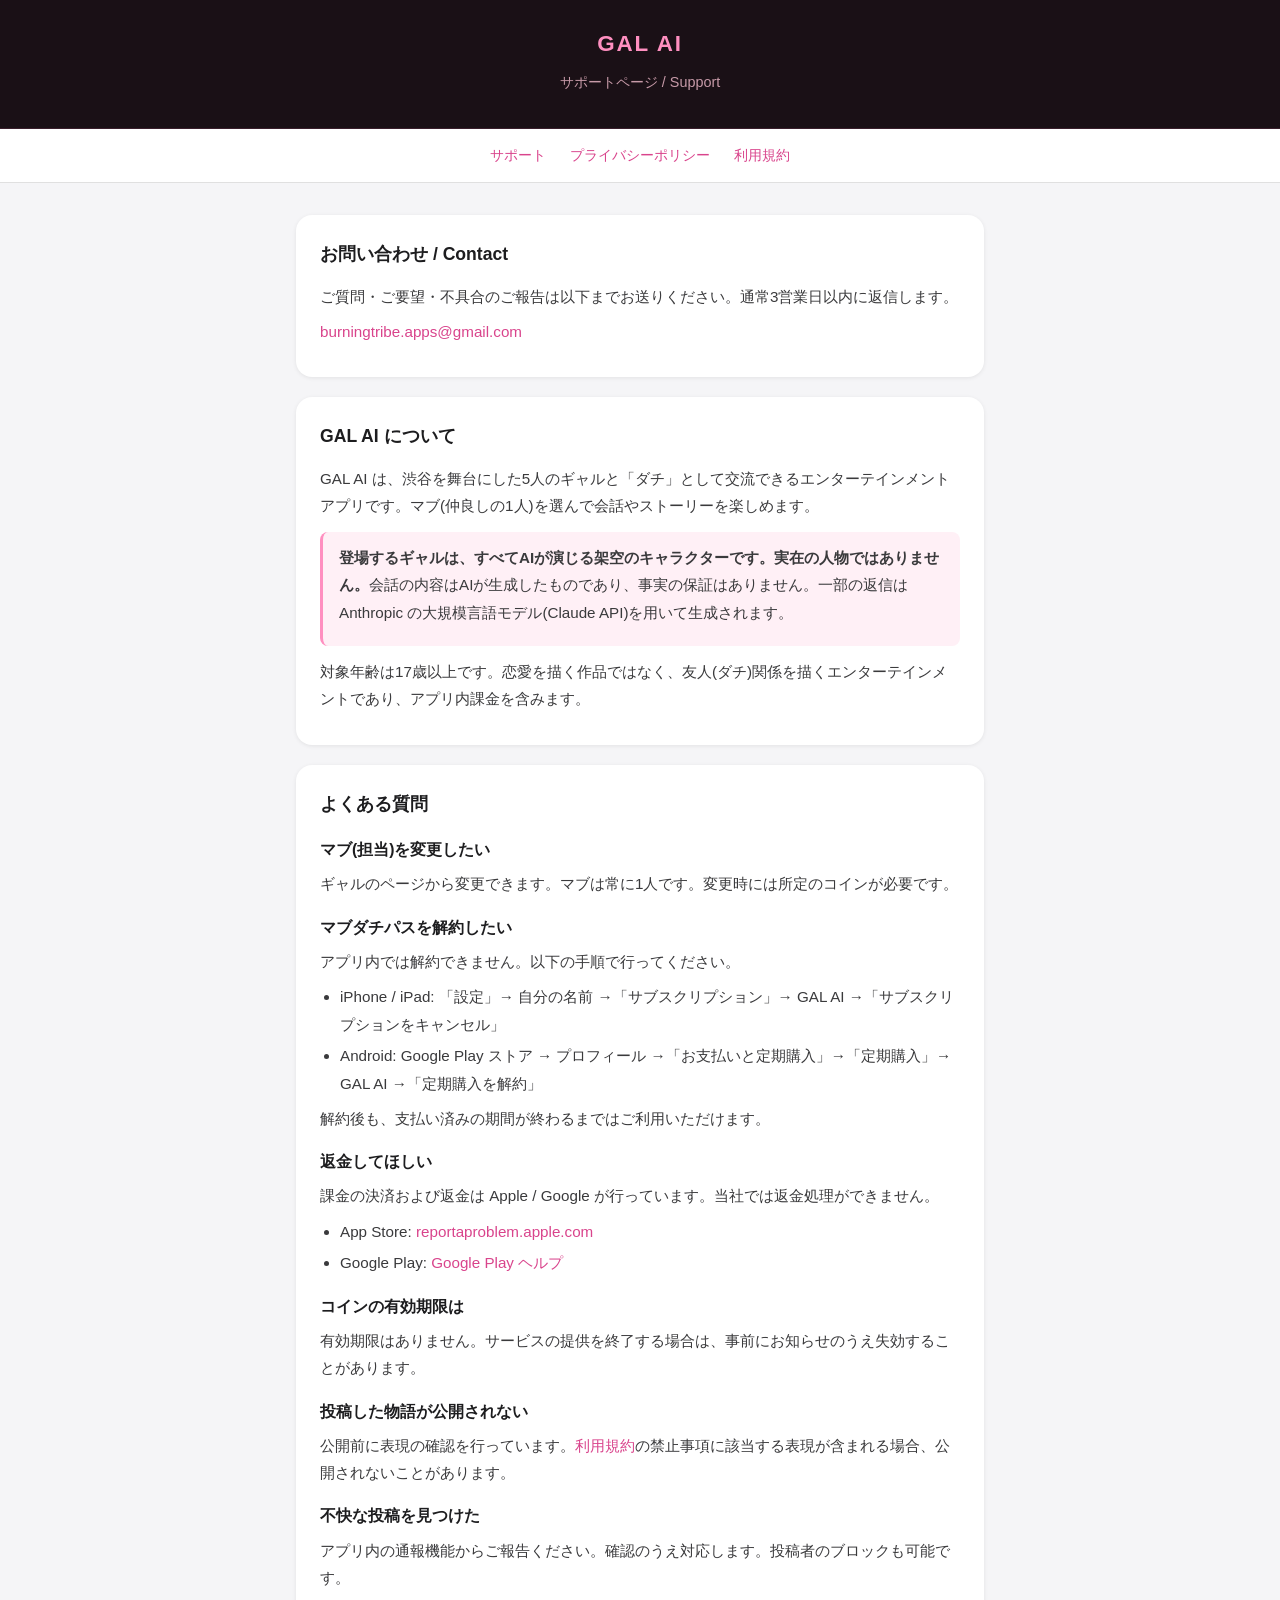
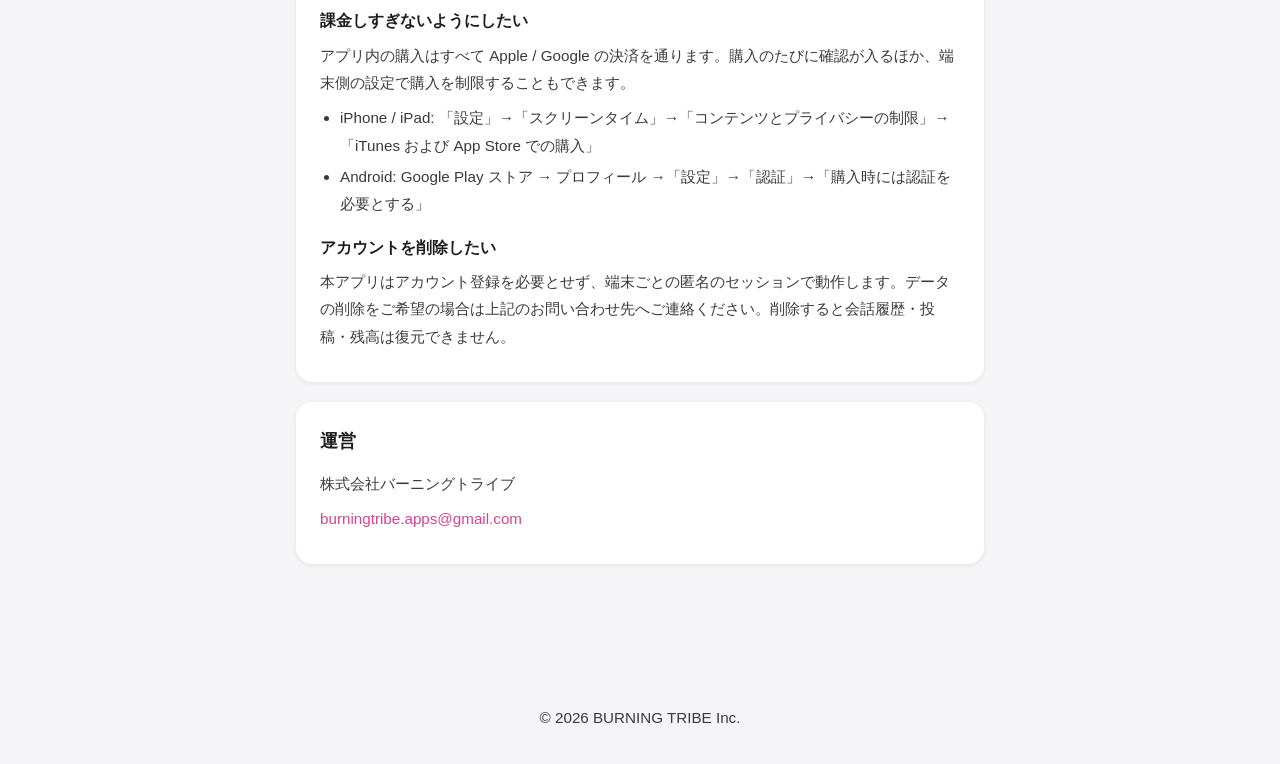
==== index.html @ fc42a37e "feat: support site (terms/privacy)" ====
<!DOCTYPE html>
<html lang="ja">
<head>
<meta charset="UTF-8">
<meta name="viewport" content="width=device-width, initial-scale=1.0">
<title>GAL AI — サポート</title>
<link rel="stylesheet" href="style.css">
</head>
<body>
<header>
  <h1>GAL AI</h1>
  <p>サポートページ / Support</p>
</header>
<nav>
  <a href="index.html">サポート</a>
  <a href="privacy.html">プライバシーポリシー</a>
  <a href="terms.html">利用規約</a>
</nav>
<main>

<section>
  <h2>お問い合わせ / Contact</h2>
  <p>ご質問・ご要望・不具合のご報告は以下までお送りください。通常3営業日以内に返信します。</p>
  <p><a href="mailto:burningtribe.apps@gmail.com">burningtribe.apps@gmail.com</a></p>
</section>

<section>
  <h2>GAL AI について</h2>
  <p>GAL AI は、渋谷を舞台にした5人のギャルと「ダチ」として交流できるエンターテインメントアプリです。マブ(仲良しの1人)を選んで会話やストーリーを楽しめます。</p>
  <div class="note">
    <p><strong>登場するギャルは、すべてAIが演じる架空のキャラクターです。実在の人物ではありません。</strong>会話の内容はAIが生成したものであり、事実の保証はありません。一部の返信は Anthropic の大規模言語モデル(Claude API)を用いて生成されます。</p>
  </div>
  <p>対象年齢は17歳以上です。恋愛を描く作品ではなく、友人(ダチ)関係を描くエンターテインメントであり、アプリ内課金を含みます。</p>
</section>

<section>
  <h2>よくある質問</h2>

  <h3>マブ(担当)を変更したい</h3>
  <p>ギャルのページから変更できます。マブは常に1人です。変更時には所定のコインが必要です。</p>

  <h3>マブダチパスを解約したい</h3>
  <p>アプリ内では解約できません。以下の手順で行ってください。</p>
  <ul>
    <li>iPhone / iPad: 「設定」→ 自分の名前 →「サブスクリプション」→ GAL AI →「サブスクリプションをキャンセル」</li>
    <li>Android: Google Play ストア → プロフィール →「お支払いと定期購入」→「定期購入」→ GAL AI →「定期購入を解約」</li>
  </ul>
  <p>解約後も、支払い済みの期間が終わるまではご利用いただけます。</p>

  <h3>返金してほしい</h3>
  <p>課金の決済および返金は Apple / Google が行っています。当社では返金処理ができません。</p>
  <ul>
    <li>App Store: <a href="https://reportaproblem.apple.com/">reportaproblem.apple.com</a></li>
    <li>Google Play: <a href="https://support.google.com/googleplay/answer/2479637">Google Play ヘルプ</a></li>
  </ul>

  <h3>コインの有効期限は</h3>
  <p>有効期限はありません。サービスの提供を終了する場合は、事前にお知らせのうえ失効することがあります。</p>

  <h3>投稿した物語が公開されない</h3>
  <p>公開前に表現の確認を行っています。<a href="terms.html">利用規約</a>の禁止事項に該当する表現が含まれる場合、公開されないことがあります。</p>

  <h3>不快な投稿を見つけた</h3>
  <p>アプリ内の通報機能からご報告ください。確認のうえ対応します。投稿者のブロックも可能です。</p>

  <h3>課金しすぎないようにしたい</h3>
  <p>アプリ内の購入はすべて Apple / Google の決済を通ります。購入のたびに確認が入るほか、端末側の設定で購入を制限することもできます。</p>
  <ul>
    <li>iPhone / iPad: 「設定」→「スクリーンタイム」→「コンテンツとプライバシーの制限」→「iTunes および App Store での購入」</li>
    <li>Android: Google Play ストア → プロフィール →「設定」→「認証」→「購入時には認証を必要とする」</li>
  </ul>

  <h3>アカウントを削除したい</h3>
  <p>本アプリはアカウント登録を必要とせず、端末ごとの匿名のセッションで動作します。データの削除をご希望の場合は上記のお問い合わせ先へご連絡ください。削除すると会話履歴・投稿・残高は復元できません。</p>
</section>

<section>
  <h2>運営</h2>
  <p>株式会社バーニングトライブ</p>
  <p><a href="mailto:burningtribe.apps@gmail.com">burningtribe.apps@gmail.com</a></p>
</section>

</main>
<footer>
  <p>© 2026 BURNING TRIBE Inc.</p>
</footer>
</body>
</html>
---- style.css ----
*, *::before, *::after { box-sizing: border-box; margin: 0; padding: 0; }

body {
  font-family: -apple-system, BlinkMacSystemFont, 'Helvetica Neue', 'Hiragino Sans', sans-serif;
  background: #f5f5f7;
  color: #1d1d1f;
  line-height: 1.8;
}

header {
  background: #1a1016;
  border-bottom: 1px solid #3a1f2c;
  padding: 24px;
  text-align: center;
}

header h1 {
  font-size: 1.4rem;
  font-weight: 700;
  color: #ff8fc0;
  letter-spacing: 0.08em;
}

header p {
  font-size: 0.9rem;
  color: #c79aa8;
  margin-top: 6px;
}

nav {
  background: #fff;
  border-bottom: 1px solid #e0e0e0;
  padding: 12px 16px;
  text-align: center;
}

nav a {
  font-size: 0.9rem;
  margin: 0 10px;
  white-space: nowrap;
}

main { max-width: 720px; margin: 32px auto; padding: 0 16px 64px; }

section {
  background: #fff;
  border-radius: 16px;
  padding: 24px;
  margin-bottom: 20px;
  box-shadow: 0 1px 4px rgba(0, 0, 0, 0.08);
}

h2 { font-size: 1.1rem; font-weight: 700; margin-bottom: 12px; }
h3 { font-size: 0.98rem; font-weight: 700; margin: 16px 0 6px; }
p { font-size: 0.95rem; color: #3a3a3c; margin-bottom: 8px; }
ul { margin: 8px 0 8px 20px; }
li { font-size: 0.95rem; color: #3a3a3c; margin-bottom: 4px; }

a { color: #d9448c; text-decoration: none; }
a:hover { text-decoration: underline; }

.note {
  background: #fff0f6;
  border-left: 3px solid #ff8fc0;
  padding: 12px 16px;
  border-radius: 8px;
  margin: 12px 0;
}

table { width: 100%; border-collapse: collapse; margin: 12px 0; font-size: 0.9rem; }
th, td { border: 1px solid #e0e0e0; padding: 8px 10px; text-align: left; }
th { background: #fafafa; font-weight: 700; }

footer { text-align: center; font-size: 0.8rem; color: #6e6e73; padding: 24px 16px; }
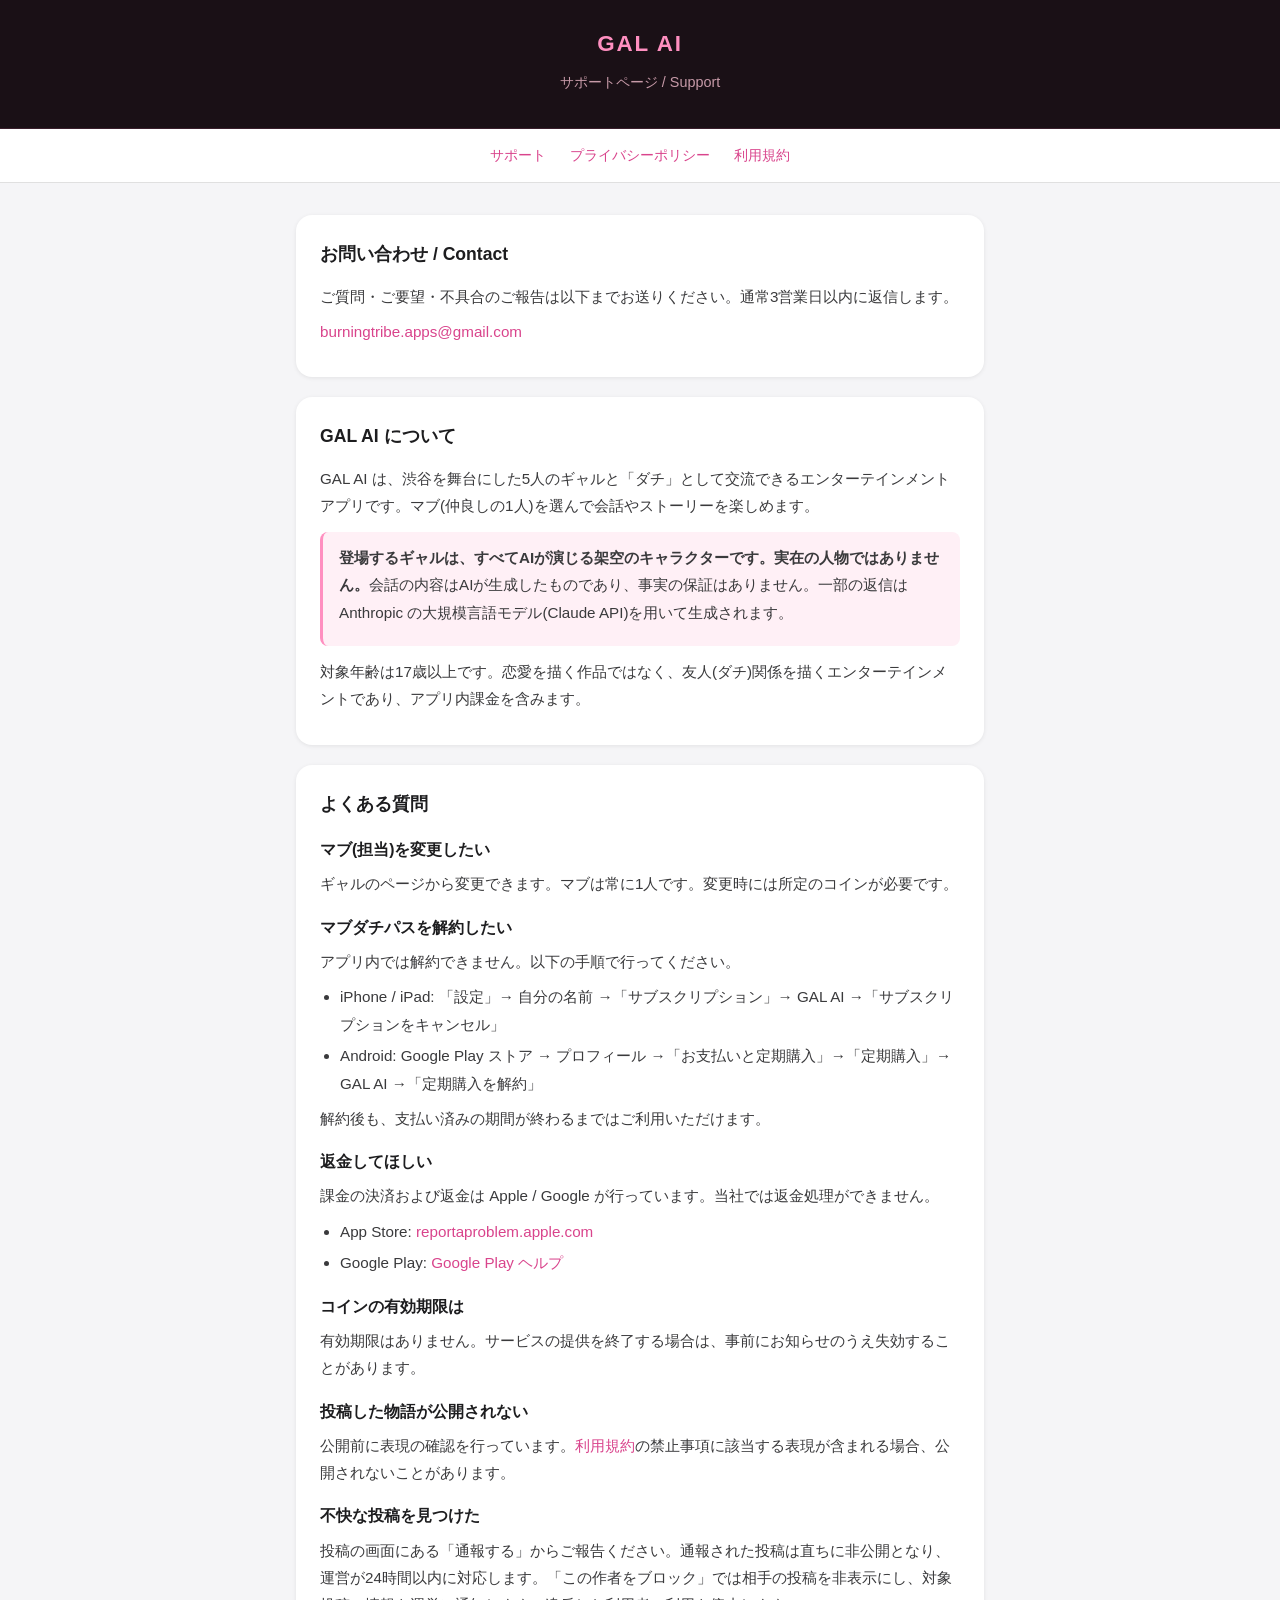
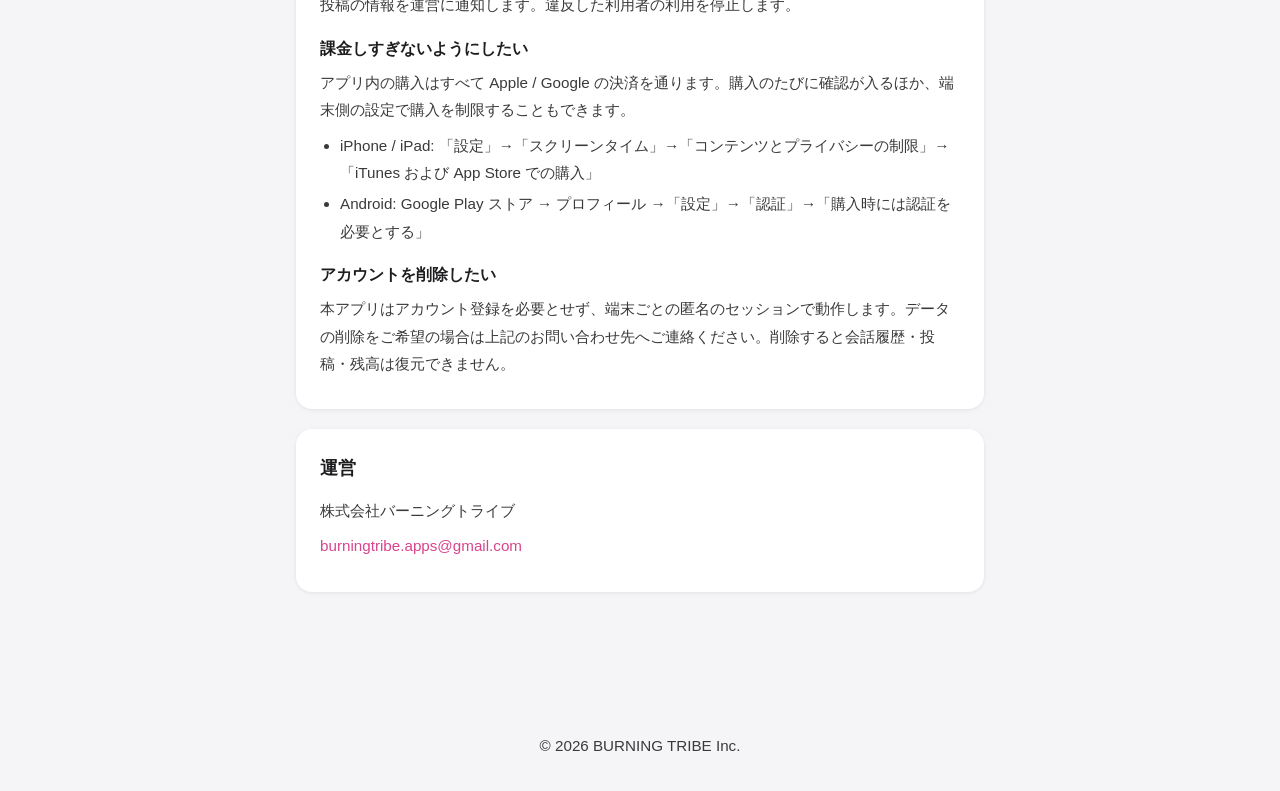
==== commit ea48f567: "Clarify consent before session and UGC support response" ====
--- a/index.html
+++ b/index.html
@@ -61,7 +61,7 @@
   <p>公開前に表現の確認を行っています。<a href="terms.html">利用規約</a>の禁止事項に該当する表現が含まれる場合、公開されないことがあります。</p>
 
   <h3>不快な投稿を見つけた</h3>
-  <p>アプリ内の通報機能からご報告ください。確認のうえ対応します。投稿者のブロックも可能です。</p>
+  <p>投稿の画面にある「通報する」からご報告ください。通報された投稿は直ちに非公開となり、運営が24時間以内に対応します。「この作者をブロック」では相手の投稿を非表示にし、対象投稿の情報を運営に通知します。違反した利用者の利用を停止します。</p>
 
   <h3>課金しすぎないようにしたい</h3>
   <p>アプリ内の購入はすべて Apple / Google の決済を通ります。購入のたびに確認が入るほか、端末側の設定で購入を制限することもできます。</p>
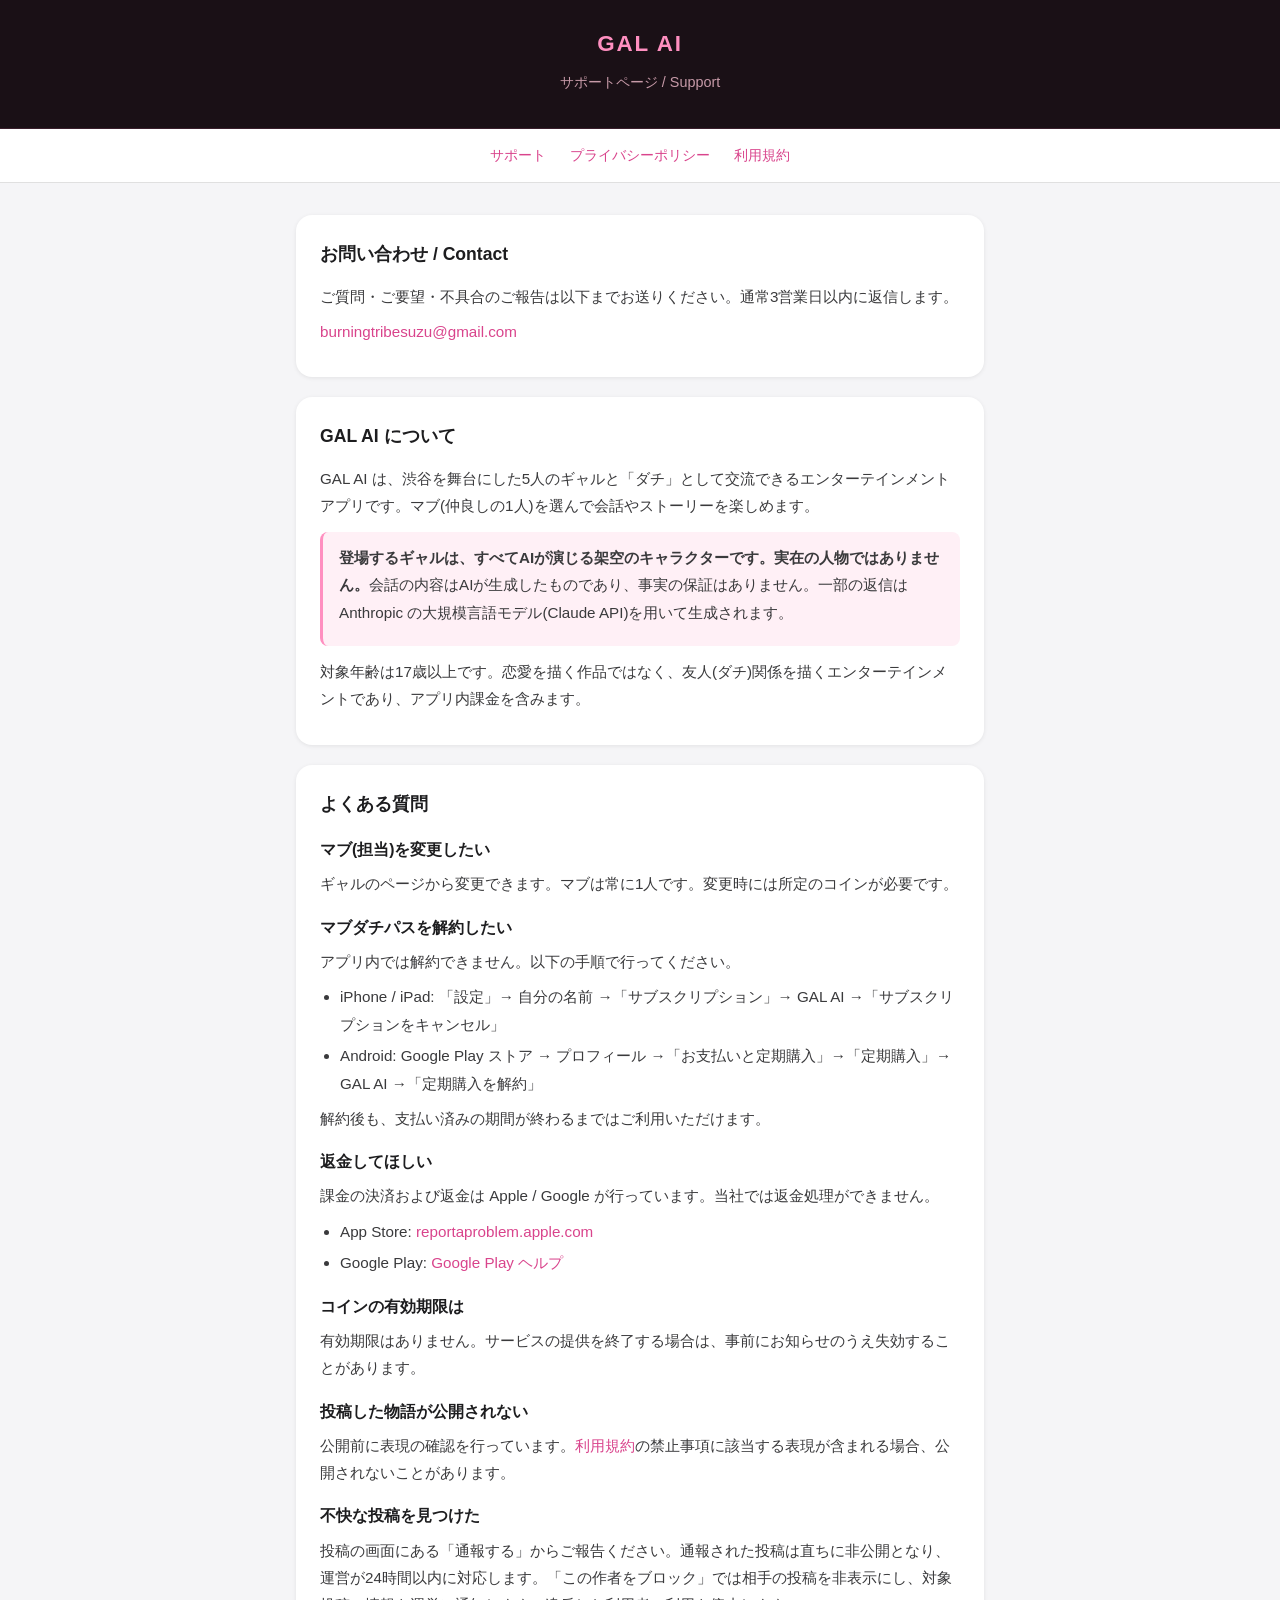
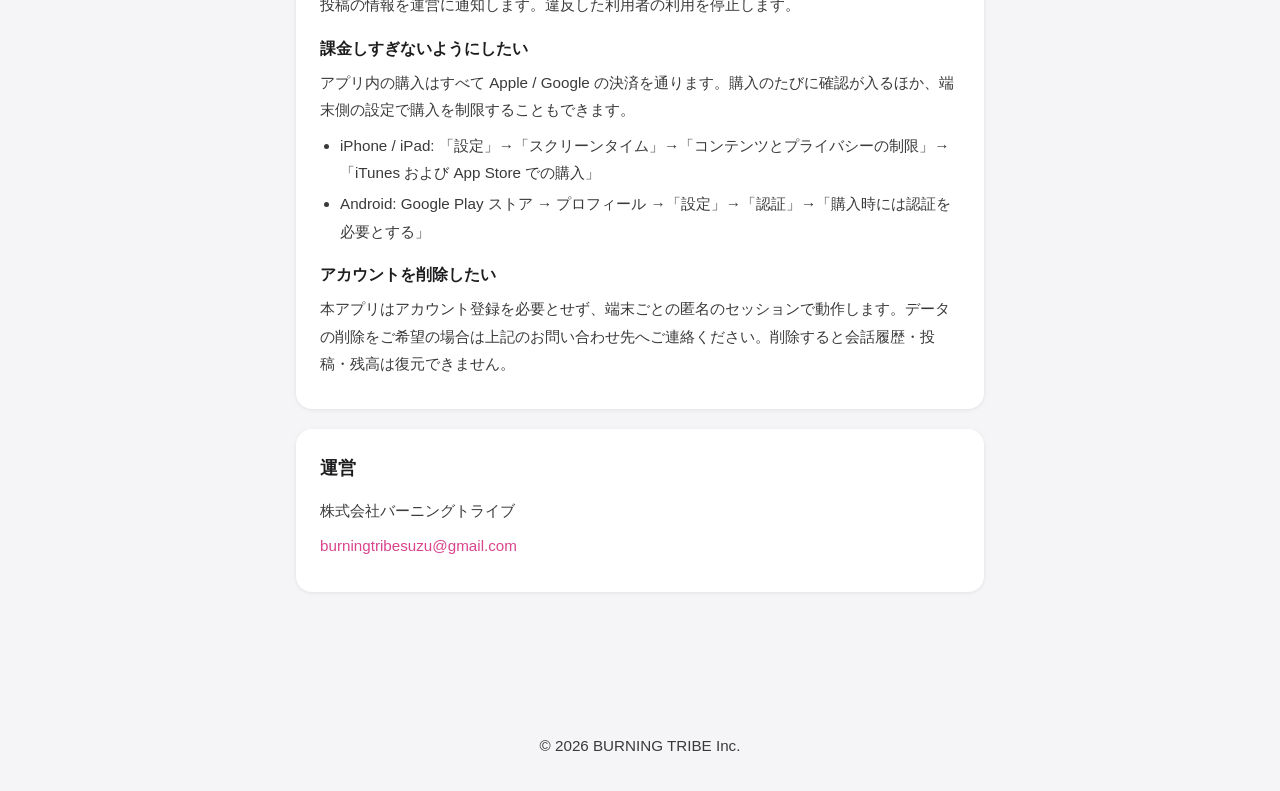
==== commit b5ee7150: "fix: support site contact email to burningtribesuzu@gmail.com" ====
--- a/index.html
+++ b/index.html
@@ -21,7 +21,7 @@
 <section>
   <h2>お問い合わせ / Contact</h2>
   <p>ご質問・ご要望・不具合のご報告は以下までお送りください。通常3営業日以内に返信します。</p>
-  <p><a href="mailto:burningtribe.apps@gmail.com">burningtribe.apps@gmail.com</a></p>
+  <p><a href="mailto:burningtribesuzu@gmail.com">burningtribesuzu@gmail.com</a></p>
 </section>
 
 <section>
@@ -77,7 +77,7 @@
 <section>
   <h2>運営</h2>
   <p>株式会社バーニングトライブ</p>
-  <p><a href="mailto:burningtribe.apps@gmail.com">burningtribe.apps@gmail.com</a></p>
+  <p><a href="mailto:burningtribesuzu@gmail.com">burningtribesuzu@gmail.com</a></p>
 </section>
 
 </main>
